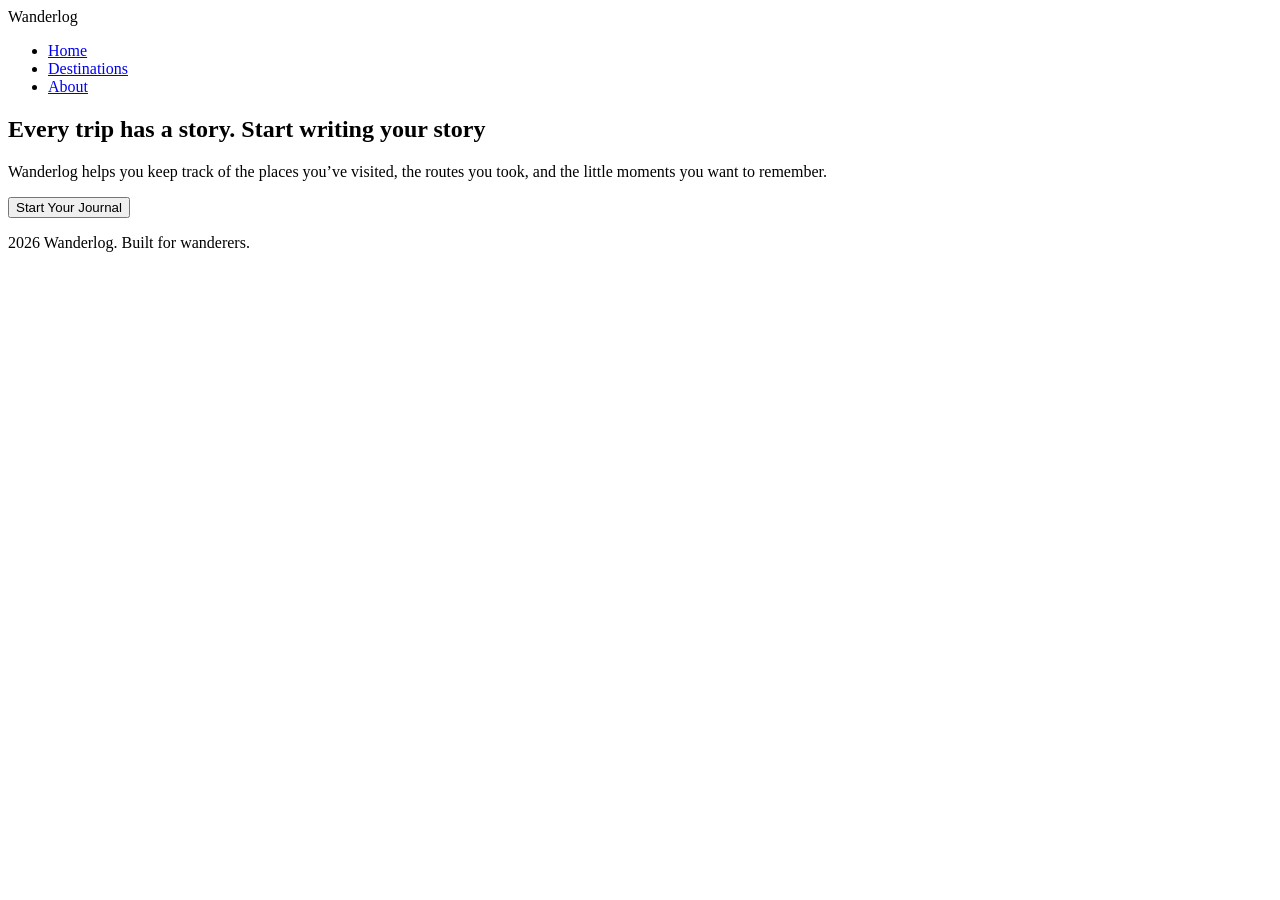
==== index.html @ c2339e3c "fixed nav links and added google fonts" ====
<!DOCTYPE html>
<html>

<head>
    <meta charset="UTF-8">
    <meta name="viewport" content="width=device-width, initial-scale=1.0">
    <link
        href="https://fonts.googleapis.com/css2?family=Fraunces:wght@400;600;700&family=Work+Sans:wght@400;500&family=Space+Mono&display=swap"
        rel="stylesheet">
    <title>Wanderlog — Your Travel Journal</title>
    <link rel="stylesheet" href="style.css">
</head>

<body>

    <header class="site-header">
        <div class="logo">Wanderlog</div>
        <nav class="main-nav">
            <ul>
                <li><a href="#">Home</a></li>
                <li><a href="#">Destinations</a></li>
                <li><a href="#">About</a></li>
            </ul>
        </nav>
    </header>

    <main>
        <section class="hero-section">
            <h1>Every trip has a story. Start writing your story</h1>
            <p>Wanderlog helps you keep track of the places you’ve visited, the routes you took, and the little moments
                you want to remember.</p>
            <button class="cta-btn">Start Your Journal</button>
        </section>
    </main>

    <footer class="site-footer">
        <p> 2026 Wanderlog. Built for wanderers.</p>
    </footer>

</body>

</html>
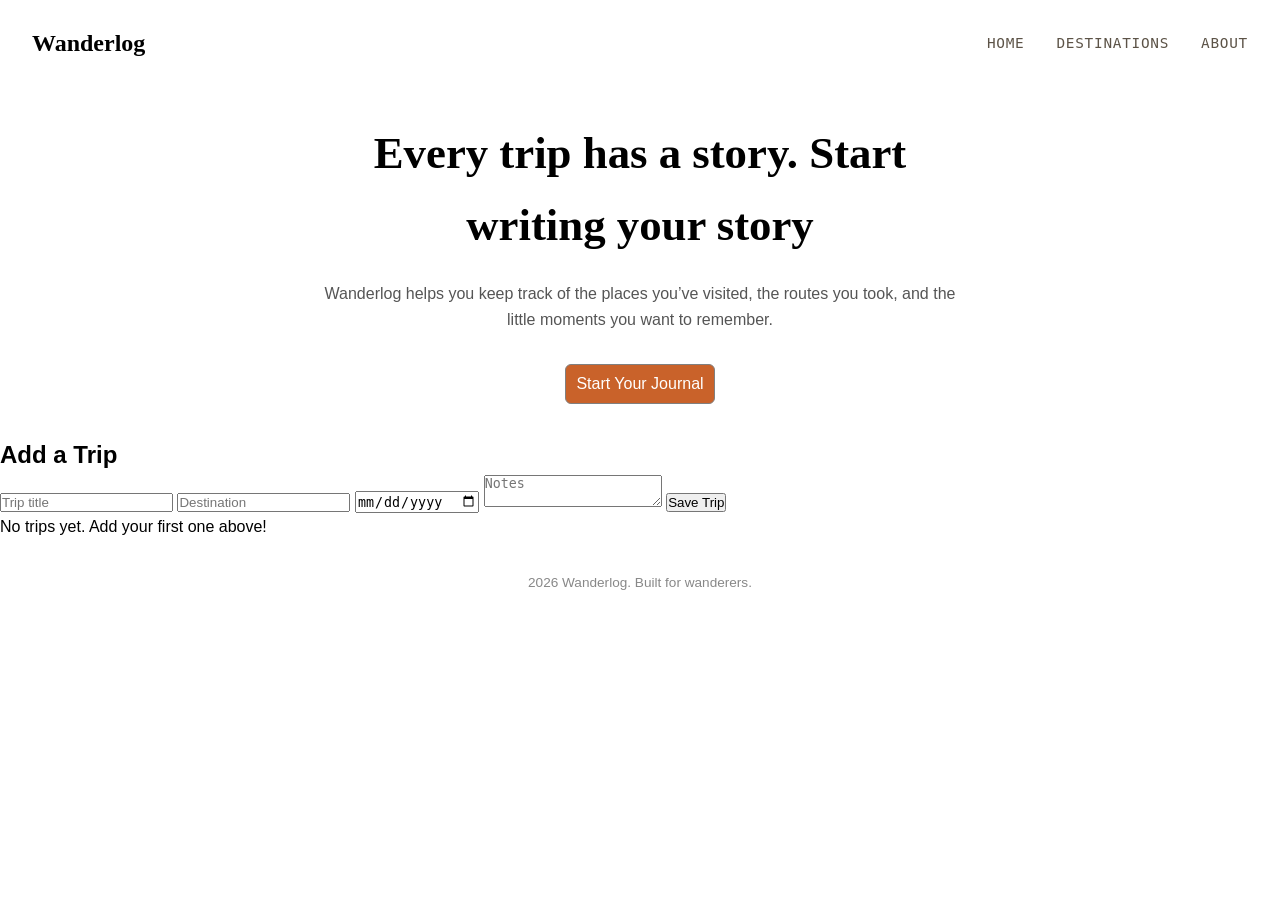
==== commit 0a3259d0: "added trips form,create and read working with localstorage" ====
--- a/index.html
+++ b/index.html
@@ -31,11 +31,26 @@
                 you want to remember.</p>
             <button class="cta-btn">Start Your Journal</button>
         </section>
+        <section class="add-trip">
+  <h2>Add a Trip</h2>
+  <form id="trip-form">
+    <input type="text" id="title" placeholder="Trip title" required>
+    <input type="text" id="destination" placeholder="Destination" required>
+    <input type="date" id="date" required>
+    <textarea id="notes" placeholder="Notes"></textarea>
+    <button type="submit">Save Trip</button>
+  </form>
+</section>
+
+<section class="destinations-grid" id="destinations-grid">
+  <!-- trip cards will be rendered here by JavaScript -->
+</section>
     </main>
 
     <footer class="site-footer">
         <p> 2026 Wanderlog. Built for wanderers.</p>
     </footer>
+    <script src="script.js"></script>
 
 </body>
 
--- a/style.css
+++ b/style.css
@@ -0,0 +1,104 @@
+:root {
+  --color-bg: #FBF7F0;
+  --color-text: #2B2B2B;
+  --color-accent: #C9622A;
+  --color-nav: #5C5347;
+}
+
+* {
+  margin: 0;
+  padding: 0;
+  box-sizing: border-box;
+}
+
+body {
+  font-family: 'Work Sans', sans-serif;
+  background-color:#fff;
+  line-height: 1.6;
+}
+
+.site-header {
+  display: flex;
+  justify-content: space-between;
+  align-items: center;
+  padding: 1.5rem 2rem;
+}
+
+.logo {
+  font-family: 'Fraunces', serif;
+  font-size: 1.5rem;
+  font-weight: 700;
+}
+
+.main-nav ul {
+  display: flex;
+  list-style: none;
+  gap: 2rem;
+}
+
+.main-nav a {
+  text-decoration:none;
+  color: var(--color-nav);
+  font-family: 'Space Mono', monospace;
+  font-size: 0.9rem;
+  text-transform: uppercase;
+  letter-spacing: 0.05em;
+}
+
+.hero-section {
+  max-width: 700px;
+  margin: 2rem auto;
+  padding: 0 2rem;
+  text-align: center;
+}
+
+.hero-section h1 {
+  font-family: 'Fraunces', serif;
+  font-size: 2.8rem;
+  font-weight: 600;
+  margin-bottom: 1.2rem;
+}
+
+.hero-section p {
+  font-size: 1rem;
+  color: #555;
+  margin-bottom: 2rem;
+}
+
+.cta-btn {
+  background-color: var(--color-accent);
+  color: #fff;
+  border:1px solid grey;
+  padding: 10px;
+  font-family: 'Work Sans', sans-serif;
+  font-size: 1rem;
+  border-radius: 6px;
+  cursor: pointer;
+}
+
+.cta-btn:hover {
+  background-color: #a94f20;
+}
+
+.site-footer {
+  text-align: center;
+  padding: 2rem;
+  font-size: 0.85rem;
+  color: #888;
+}
+
+@media (max-width: 600px) {
+  .site-header {
+    flex-direction: column;
+    gap: 1rem;
+    text-align: center;
+  }
+
+  .main-nav ul {
+    gap: 1rem;
+  }
+
+  .hero-section h1 {
+    font-size: 1.5rem;
+  }
+}
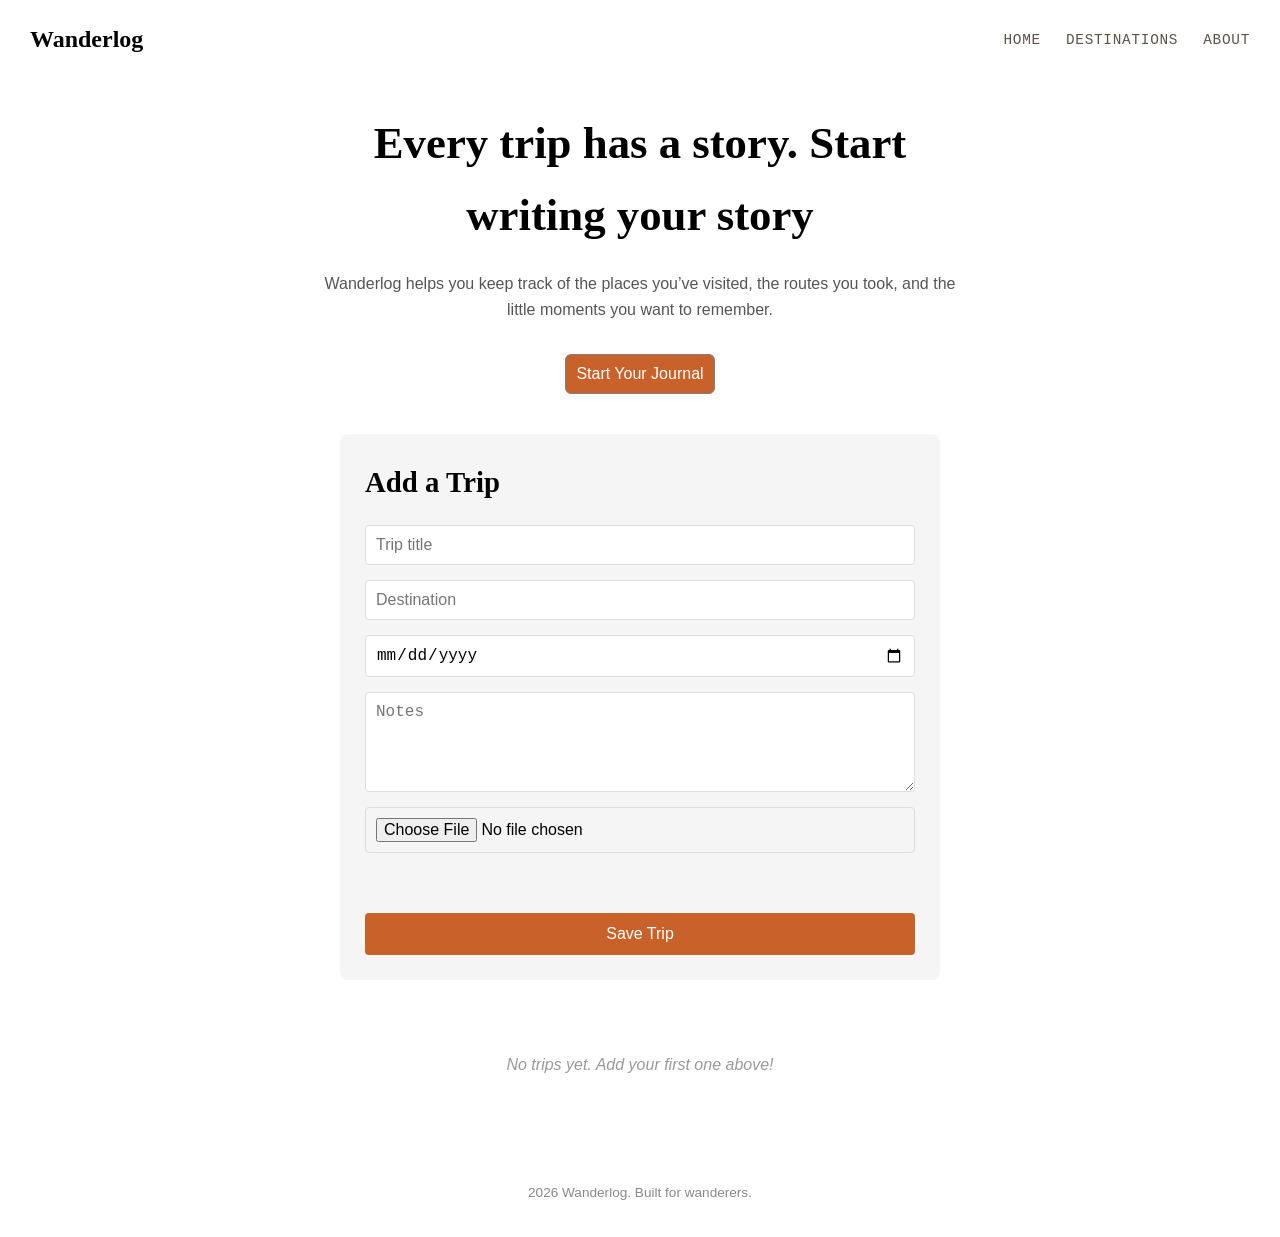
==== commit 28d962cf: "added photo upload with filereader preview and base64 storage" ====
--- a/index.html
+++ b/index.html
@@ -38,6 +38,8 @@
     <input type="text" id="destination" placeholder="Destination" required>
     <input type="date" id="date" required>
     <textarea id="notes" placeholder="Notes"></textarea>
+    <input type="file" id="photo" accept="image/*">
+    <div id="preview-container"></div>
     <button type="submit">Save Trip</button>
   </form>
 </section>
--- a/style.css
+++ b/style.css
@@ -102,3 +102,260 @@
     font-size: 1.5rem;
   }
 }
+:root {
+  --color-bg: #FBF7F0;
+  --color-text: #2B2B2B;
+  --color-accent: #C9622A;
+  --color-nav: #5C5347;
+}
+
+* {
+  margin: 0;
+  padding: 0;
+  box-sizing: border-box;
+}
+
+body {
+  font-family: 'Work Sans', sans-serif;
+  background-color: #fff;
+  line-height: 1.6;
+}
+
+.site-header {
+  display: flex;
+  justify-content: space-between;
+  align-items: center;
+  padding: 20px 30px;
+}
+
+.logo {
+  font-family: 'Fraunces', serif;
+  font-size: 1.5rem;
+  font-weight: 700;
+}
+
+.main-nav ul {
+  display: flex;
+  list-style: none;
+  gap: 25px;
+}
+
+.main-nav a {
+  text-decoration: none;
+  color: var(--color-nav);
+  font-family: 'Space Mono', monospace;
+  font-size: 0.9rem;
+  text-transform: uppercase;
+  letter-spacing: 0.05em;
+}
+
+.hero-section {
+  max-width: 700px;
+  margin: 30px auto;
+  padding: 0 2rem;
+  text-align: center;
+}
+
+.hero-section h1 {
+  font-family: 'Fraunces', serif;
+  font-size: 2.8rem;
+  font-weight: 600;
+  margin-bottom: 1.2rem;
+}
+
+.hero-section p {
+  font-size: 1rem;
+  color: #555;
+  margin-bottom: 2rem;
+}
+
+.cta-btn {
+  background-color: var(--color-accent);
+  color: #fff;
+  border: 1px solid grey;
+  padding: 10px;
+  border-radius: 6px;
+  cursor: pointer;
+}
+
+.cta-btn:hover {
+  background-color: #a94f20;
+}
+
+.site-footer {
+  text-align: center;
+  padding: 2rem;
+  font-size: 0.85rem;
+  color: #888;
+}
+
+/* form styling */
+.add-trip {
+  max-width: 600px;
+  margin: 40px auto;
+  padding: 25px;
+  background-color: #f5f5f5;
+  border-radius: 8px;
+}
+
+.add-trip h2 {
+  font-family: 'Fraunces', serif;
+  margin-bottom: 20px;
+  font-size: 1.8rem;
+}
+
+#trip-form {
+  display: flex;
+  flex-direction: column;
+  gap: 15px;
+}
+
+#trip-form input {
+  padding: 10px;
+  border: 1px solid #ddd;
+  border-radius: 4px;
+  font-size: 1rem;
+}
+
+#trip-form textarea {
+  padding: 10px;
+  border: 1px solid #ddd;
+  border-radius: 4px;
+  font-size: 1rem;
+  min-height: 100px;
+}
+
+#trip-form button[type="submit"] {
+  background-color: var(--color-accent);
+  color: white;
+  border: none;
+  padding: 12px;
+  border-radius: 4px;
+  font-size: 1rem;
+  cursor: pointer;
+}
+
+#trip-form button[type="submit"]:hover {
+  background-color: #a94f20;
+}
+
+/* grid for trip cards */
+.destinations-grid {
+  max-width: 1000px;
+  margin: 40px auto;
+  padding: 0 2rem;
+  display: grid;
+  grid-template-columns: repeat(auto-fit, minmax(280px, 1fr));
+  gap: 20px;
+}
+
+.trip-card {
+  border: 1px solid #ddd;
+  border-radius: 6px;
+  padding: 20px;
+  background-color: white;
+  box-shadow: 0 2px 4px rgba(0,0,0,0.1);
+}
+
+.trip-card h3 {
+  font-family: 'Fraunces', serif;
+  font-size: 1.4rem;
+  margin-bottom: 8px;
+}
+
+.trip-card p {
+  margin: 8px 0;
+  color: #666;
+  font-size: 0.95rem;
+}
+
+.trip-destination {
+  font-weight: 600;
+}
+
+.trip-date {
+  font-family: 'Space Mono', monospace;
+  font-size: 0.85rem;
+}
+
+.trip-card button {
+  margin-right: 8px;
+  margin-top: 15px;
+  padding: 8px 12px;
+  border: none;
+  border-radius: 4px;
+  cursor: pointer;
+  font-size: 0.9rem;
+}
+
+.edit-btn {
+  background-color: #4CAF50;
+  color: white;
+}
+
+.edit-btn:hover {
+  background-color: #45a049;
+}
+
+.delete-btn {
+  background-color: #f44336;
+  color: white;
+}
+
+.delete-btn:hover {
+  background-color: #da190b;
+}
+
+.empty-state {
+  text-align: center;
+  padding: 2rem;
+  color: #999;
+  font-style: italic;
+}
+
+@media (max-width: 600px) {
+  .site-header {
+    flex-direction: column;
+    gap: 1rem;
+    text-align: center;
+  }
+
+  .main-nav ul {
+    gap: 1rem;
+  }
+
+  .hero-section h1 {
+    font-size: 1.5rem;
+  }
+
+  .add-trip {
+    margin: 20px 15px;
+    padding: 20px;
+  }
+
+  .destinations-grid {
+    grid-template-columns: 1fr;
+    padding: 0 15px;
+  }
+}
+/* photo upload preview */
+#photo {
+  padding: 8px;
+}
+
+#preview-container {
+  margin: 15px 0;
+}
+
+#preview-container img {
+  max-width: 100%;
+  max-height: 300px;
+  border-radius: 6px;
+}
+.trip-photo {
+  width: 100%;
+  height: 200px;
+  object-fit: cover;
+  border-radius: 6px 6px 0 0;
+  margin: -20px -20px 15px -20px;
+}
